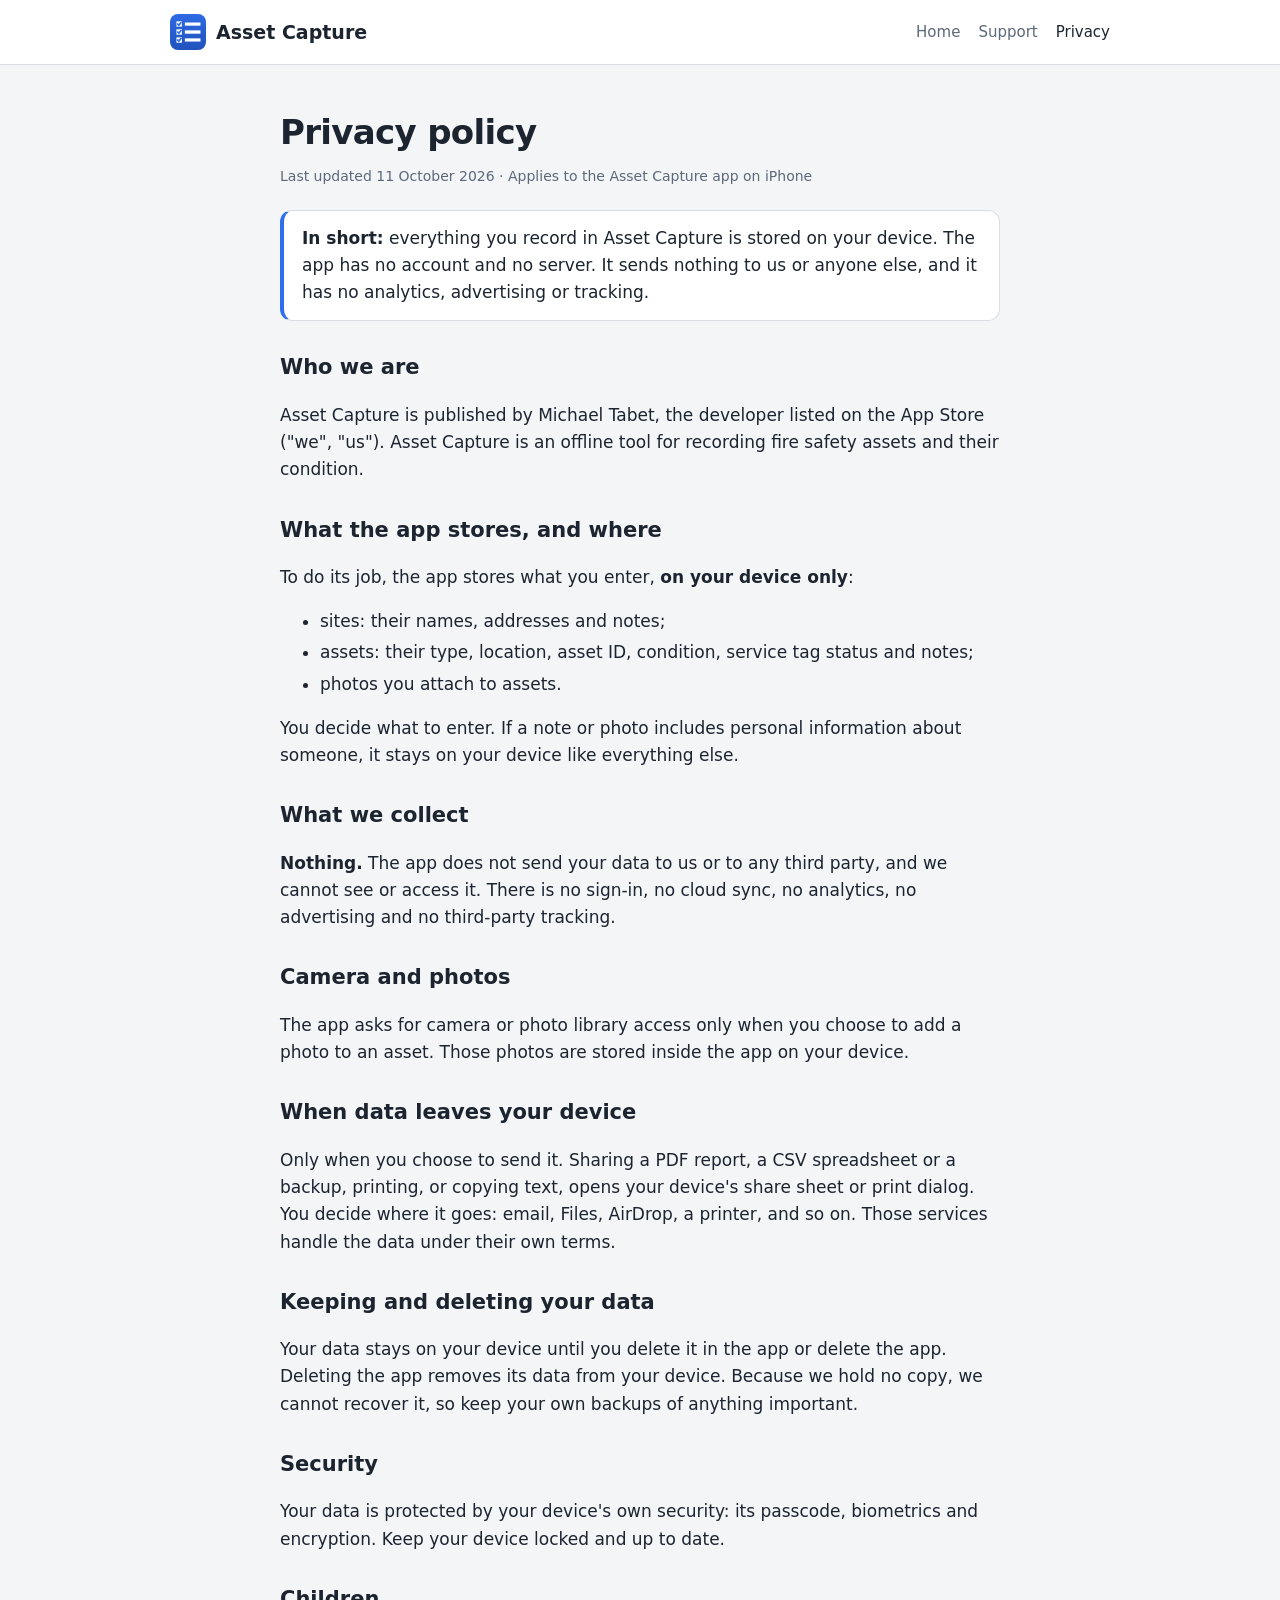
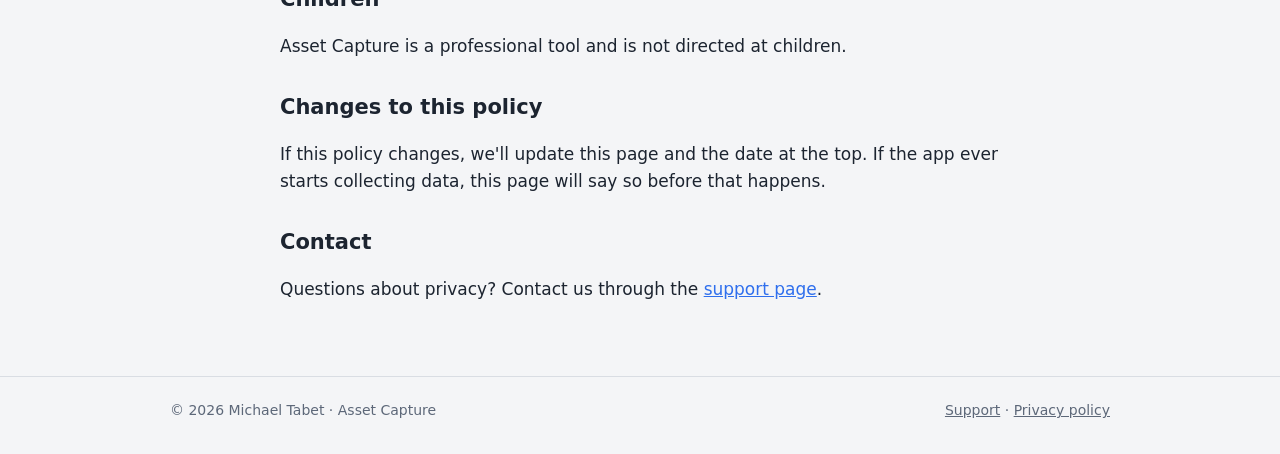
==== privacy/index.html @ cb4d9e1b "Asset Capture website: home, support and privacy pages Co-Authored-By: Claude Opus 5.5 <noreply@anth" ====
<!doctype html>
<html lang="en-AU">
<head>
<meta charset="utf-8">
<meta name="viewport" content="width=device-width, initial-scale=1">
<title>Privacy policy — Asset Capture</title>
<meta name="description" content="Asset Capture stores your asset registers and photos on your device only. It has no account, no server, no analytics and no tracking.">
<meta name="theme-color" content="#2f6fed">
<link rel="icon" href="../icon.png">
<link rel="stylesheet" href="../style.css">
</head>
<body>
<header class="top">
  <div class="wrap">
    <a class="brand" href="../"><img src="../icon.png" alt="">Asset Capture</a>
    <nav class="links" aria-label="Site">
      <a href="../">Home</a>
      <a href="../support/">Support</a>
      <a href="./" aria-current="page">Privacy</a>
    </nav>
  </div>
</header>

<main class="doc">
  <h1>Privacy policy</h1>
  <p class="meta">Last updated 11 October 2026 · Applies to the Asset Capture app on iPhone</p>

  <div class="box">
    <p style="margin:0"><strong>In short:</strong> everything you record in Asset Capture is stored on your device. The app has no account and no server. It sends nothing to us or anyone else, and it has no analytics, advertising or tracking.</p>
  </div>

  <h2>Who we are</h2>
  <p>Asset Capture is published by Michael Tabet, the developer listed on the App Store ("we", "us"). Asset Capture is an offline tool for recording fire safety assets and their condition.</p>

  <h2>What the app stores, and where</h2>
  <p>To do its job, the app stores what you enter, <strong>on your device only</strong>:</p>
  <ul>
    <li>sites: their names, addresses and notes;</li>
    <li>assets: their type, location, asset ID, condition, service tag status and notes;</li>
    <li>photos you attach to assets.</li>
  </ul>
  <p>You decide what to enter. If a note or photo includes personal information about someone, it stays on your device like everything else.</p>

  <h2>What we collect</h2>
  <p><strong>Nothing.</strong> The app does not send your data to us or to any third party, and we cannot see or access it. There is no sign-in, no cloud sync, no analytics, no advertising and no third-party tracking.</p>

  <h2>Camera and photos</h2>
  <p>The app asks for camera or photo library access only when you choose to add a photo to an asset. Those photos are stored inside the app on your device.</p>

  <h2>When data leaves your device</h2>
  <p>Only when you choose to send it. Sharing a PDF report, a CSV spreadsheet or a backup, printing, or copying text, opens your device's share sheet or print dialog. You decide where it goes: email, Files, AirDrop, a printer, and so on. Those services handle the data under their own terms.</p>

  <h2>Keeping and deleting your data</h2>
  <p>Your data stays on your device until you delete it in the app or delete the app. Deleting the app removes its data from your device. Because we hold no copy, we cannot recover it, so keep your own backups of anything important.</p>

  <h2>Security</h2>
  <p>Your data is protected by your device's own security: its passcode, biometrics and encryption. Keep your device locked and up to date.</p>

  <h2>Children</h2>
  <p>Asset Capture is a professional tool and is not directed at children.</p>

  <h2>Changes to this policy</h2>
  <p>If this policy changes, we'll update this page and the date at the top. If the app ever starts collecting data, this page will say so before that happens.</p>

  <h2>Contact</h2>
  <p>Questions about privacy? Contact us through the <a href="../support/">support page</a>.</p>
</main>

<footer class="bottom">
  <div class="wrap">
    <span>© 2026 Michael Tabet · Asset Capture</span>
    <span><a href="../support/">Support</a> · <a href="./">Privacy policy</a></span>
  </div>
</footer>
</body>
</html>
---- style.css ----
:root {
  --bg: #f4f5f7;
  --card: #ffffff;
  --line: #d9dde3;
  --text: #1c2430;
  --muted: #5d6879;
  --accent: #2f6fed;
  --accent-d: #2459c9;
  --ok: #1f8a4c;
  --bad: #c2341d;
}
@media (prefers-color-scheme: dark) {
  :root { --bg: #0f1318; --card: #181d24; --line: #2a323d; --text: #e8edf3; --muted: #9aa6b5; --accent: #5b8ff9; --accent-d: #4a7be6; --ok: #5fd08e; --bad: #ff8a73; }
}
* { box-sizing: border-box; }
html { -webkit-text-size-adjust: 100%; }
body { margin: 0; background: var(--bg); color: var(--text); font: 17px/1.6 system-ui, -apple-system, "Segoe UI", Roboto, sans-serif; }
a { color: var(--accent); }
.wrap { max-width: 980px; margin: 0 auto; padding: 0 20px; }
header.top { background: var(--card); border-bottom: 1px solid var(--line); }
header.top .wrap { display: flex; align-items: center; justify-content: space-between; gap: 12px; min-height: 64px; }
.brand { display: flex; align-items: center; gap: 10px; color: var(--text); text-decoration: none; font-weight: 800; font-size: 19px; }
.brand img { width: 36px; height: 36px; border-radius: 8px; }
nav.links { display: flex; gap: 18px; font-size: 15px; }
nav.links a { color: var(--muted); text-decoration: none; }
nav.links a:hover, nav.links a[aria-current="page"] { color: var(--text); }

.hero { padding-top: 56px; padding-bottom: 40px; display: grid; gap: 32px; grid-template-columns: 1.3fr 1fr; align-items: center; }
.hero h1 { font-size: clamp(32px, 5vw, 48px); line-height: 1.1; margin: 0 0 16px; letter-spacing: -0.02em; }
.hero h1 em { font-style: normal; color: var(--accent); }
.lead { font-size: 19px; color: var(--muted); margin: 0 0 24px; }
.hero .appicon { width: 100%; max-width: 280px; justify-self: center; border-radius: 22%; box-shadow: 0 18px 50px rgba(20, 40, 80, .18); }
.cta { display: flex; gap: 12px; flex-wrap: wrap; }
.btn { display: inline-flex; align-items: center; min-height: 48px; padding: 12px 22px; border-radius: 12px; border: 1px solid var(--line); background: var(--card); color: var(--text); font-weight: 700; text-decoration: none; }
.btn.primary { background: var(--accent); border-color: var(--accent); color: #fff; }
.note { color: var(--muted); font-size: 14px; margin-top: 14px; }

section { padding: 40px 0; border-top: 1px solid var(--line); }
section h2 { font-size: 28px; margin: 0 0 8px; letter-spacing: -0.01em; }
.sub { color: var(--muted); margin: 0 0 24px; max-width: 720px; }
.grid { display: grid; gap: 14px; grid-template-columns: repeat(auto-fill, minmax(260px, 1fr)); }
.card { background: var(--card); border: 1px solid var(--line); border-radius: 14px; padding: 18px 20px; }
.card h3 { margin: 0 0 6px; font-size: 17px; }
.card p { margin: 0; color: var(--muted); font-size: 15px; }
.checks { list-style: none; padding: 0; margin: 0; }
.checks li { padding: 6px 0 6px 28px; position: relative; }
.checks li::before { content: ""; position: absolute; left: 4px; top: 13px; width: 12px; height: 7px; border-left: 2.5px solid var(--ok); border-bottom: 2.5px solid var(--ok); transform: rotate(-45deg); }

main.doc { max-width: 760px; margin: 0 auto; padding: 40px 20px 56px; }
main.doc h1 { font-size: 34px; margin: 0 0 6px; letter-spacing: -0.02em; }
main.doc h2 { font-size: 21px; margin: 30px 0 8px; }
main.doc .meta { color: var(--muted); font-size: 14px; margin: 0 0 22px; }
main.doc li { margin: 4px 0; }
.box { background: var(--card); border: 1px solid var(--line); border-left: 4px solid var(--accent); border-radius: 12px; padding: 14px 18px; margin: 18px 0; }

footer.bottom { border-top: 1px solid var(--line); padding: 22px 0 32px; color: var(--muted); font-size: 14px; }
footer.bottom .wrap { display: flex; justify-content: space-between; gap: 12px; flex-wrap: wrap; }
footer.bottom a { color: var(--muted); }

@media (max-width: 760px) {
  .hero { grid-template-columns: 1fr; padding-top: 36px; }
  .hero .appicon { max-width: 160px; grid-row: 1; justify-self: start; }
  nav.links { gap: 14px; }
}
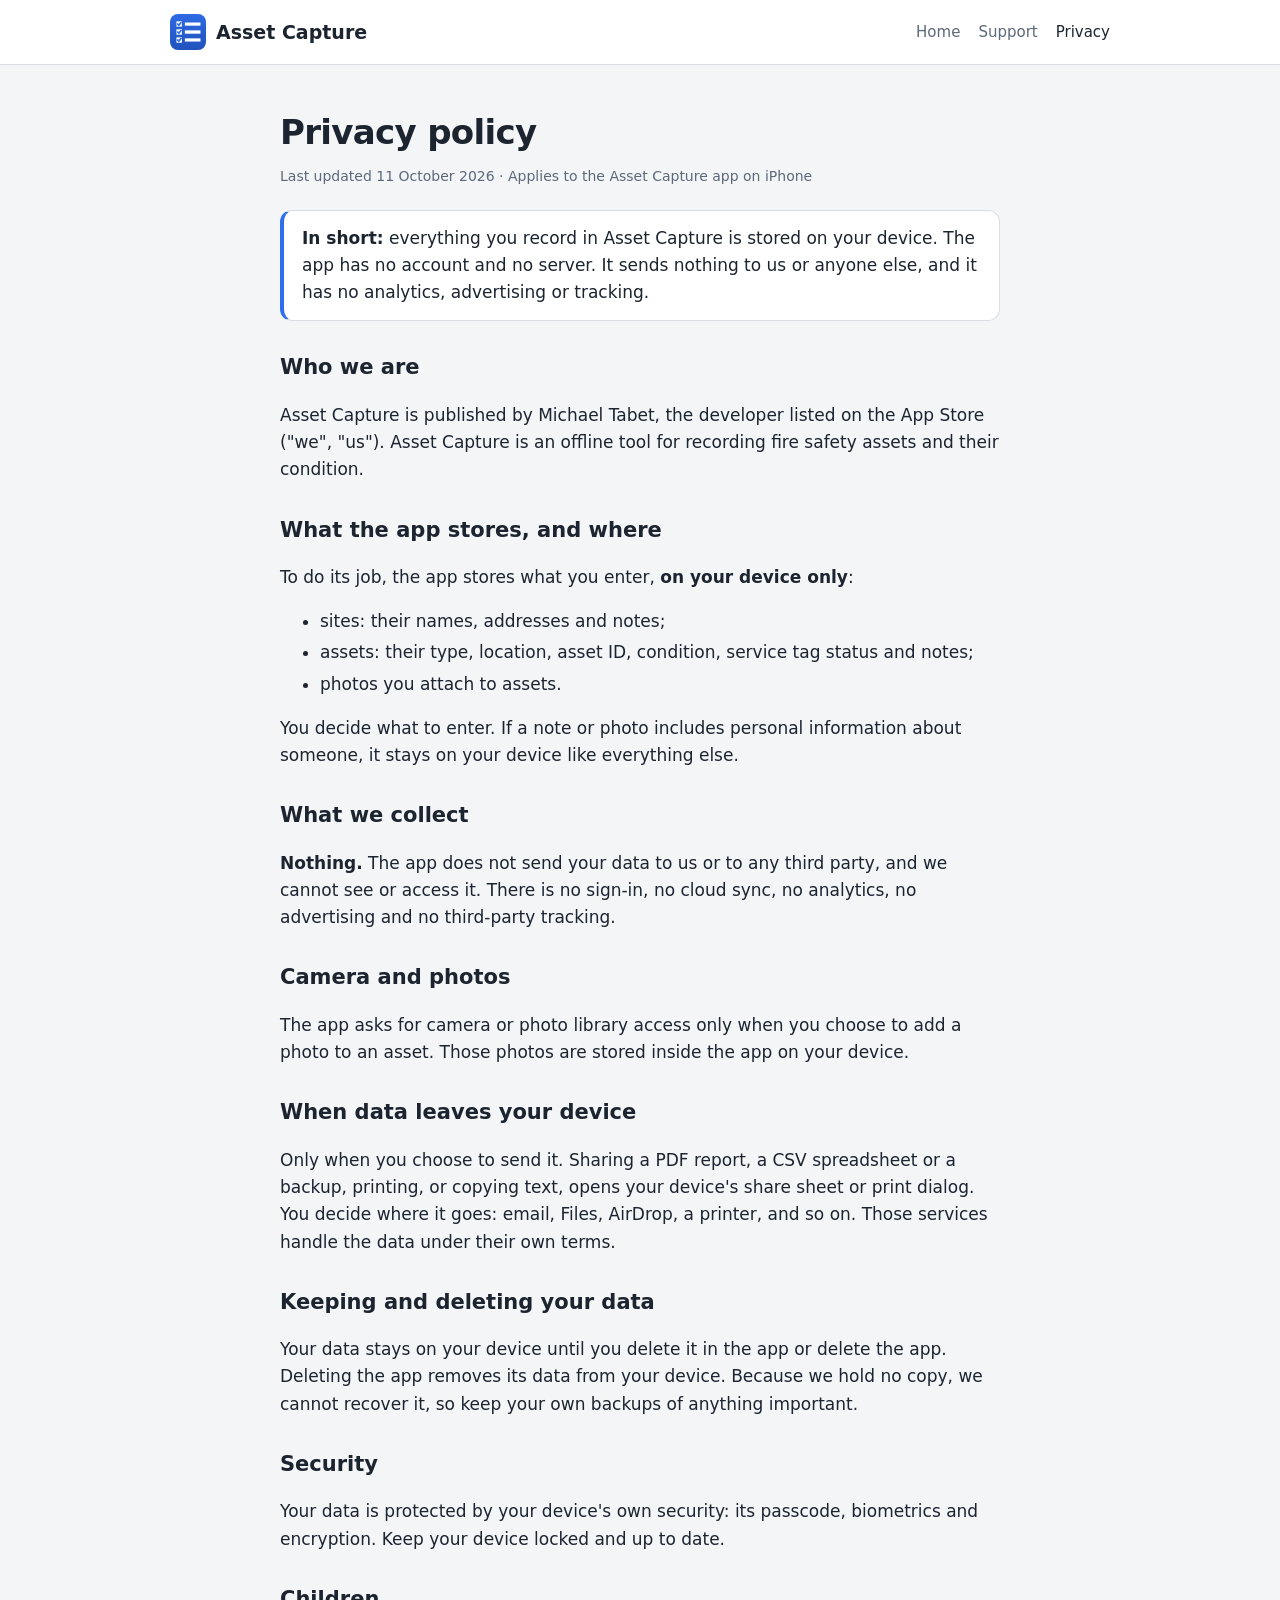
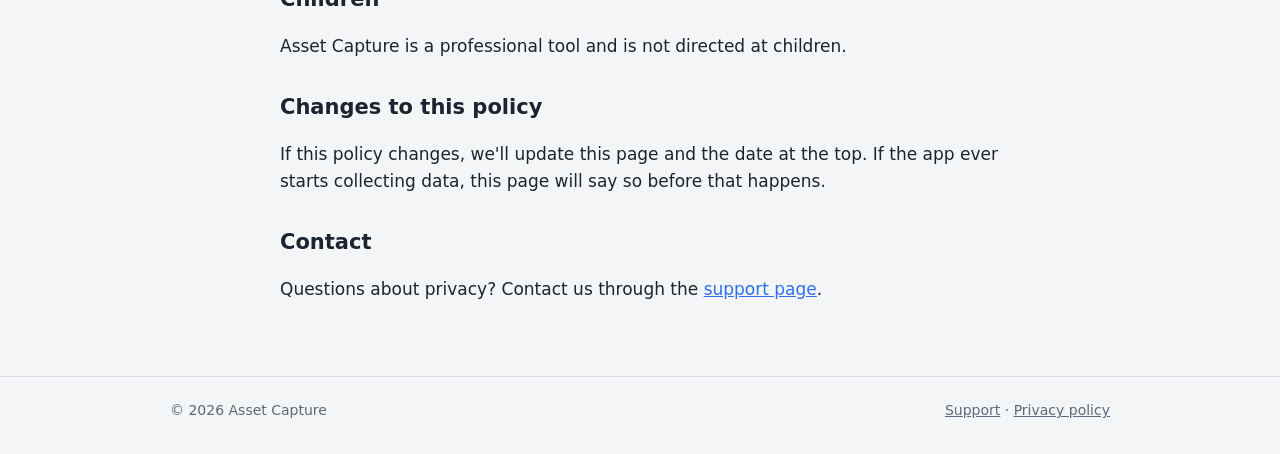
==== commit 47bf42b6: "Describe condition reports; move to the firetoad72 account URLs; neutral footer" ====
--- a/privacy/index.html
+++ b/privacy/index.html
@@ -68,7 +68,7 @@
 
 <footer class="bottom">
   <div class="wrap">
-    <span>© 2026 Michael Tabet · Asset Capture</span>
+    <span>© 2026 Asset Capture</span>
     <span><a href="../support/">Support</a> · <a href="./">Privacy policy</a></span>
   </div>
 </footer>
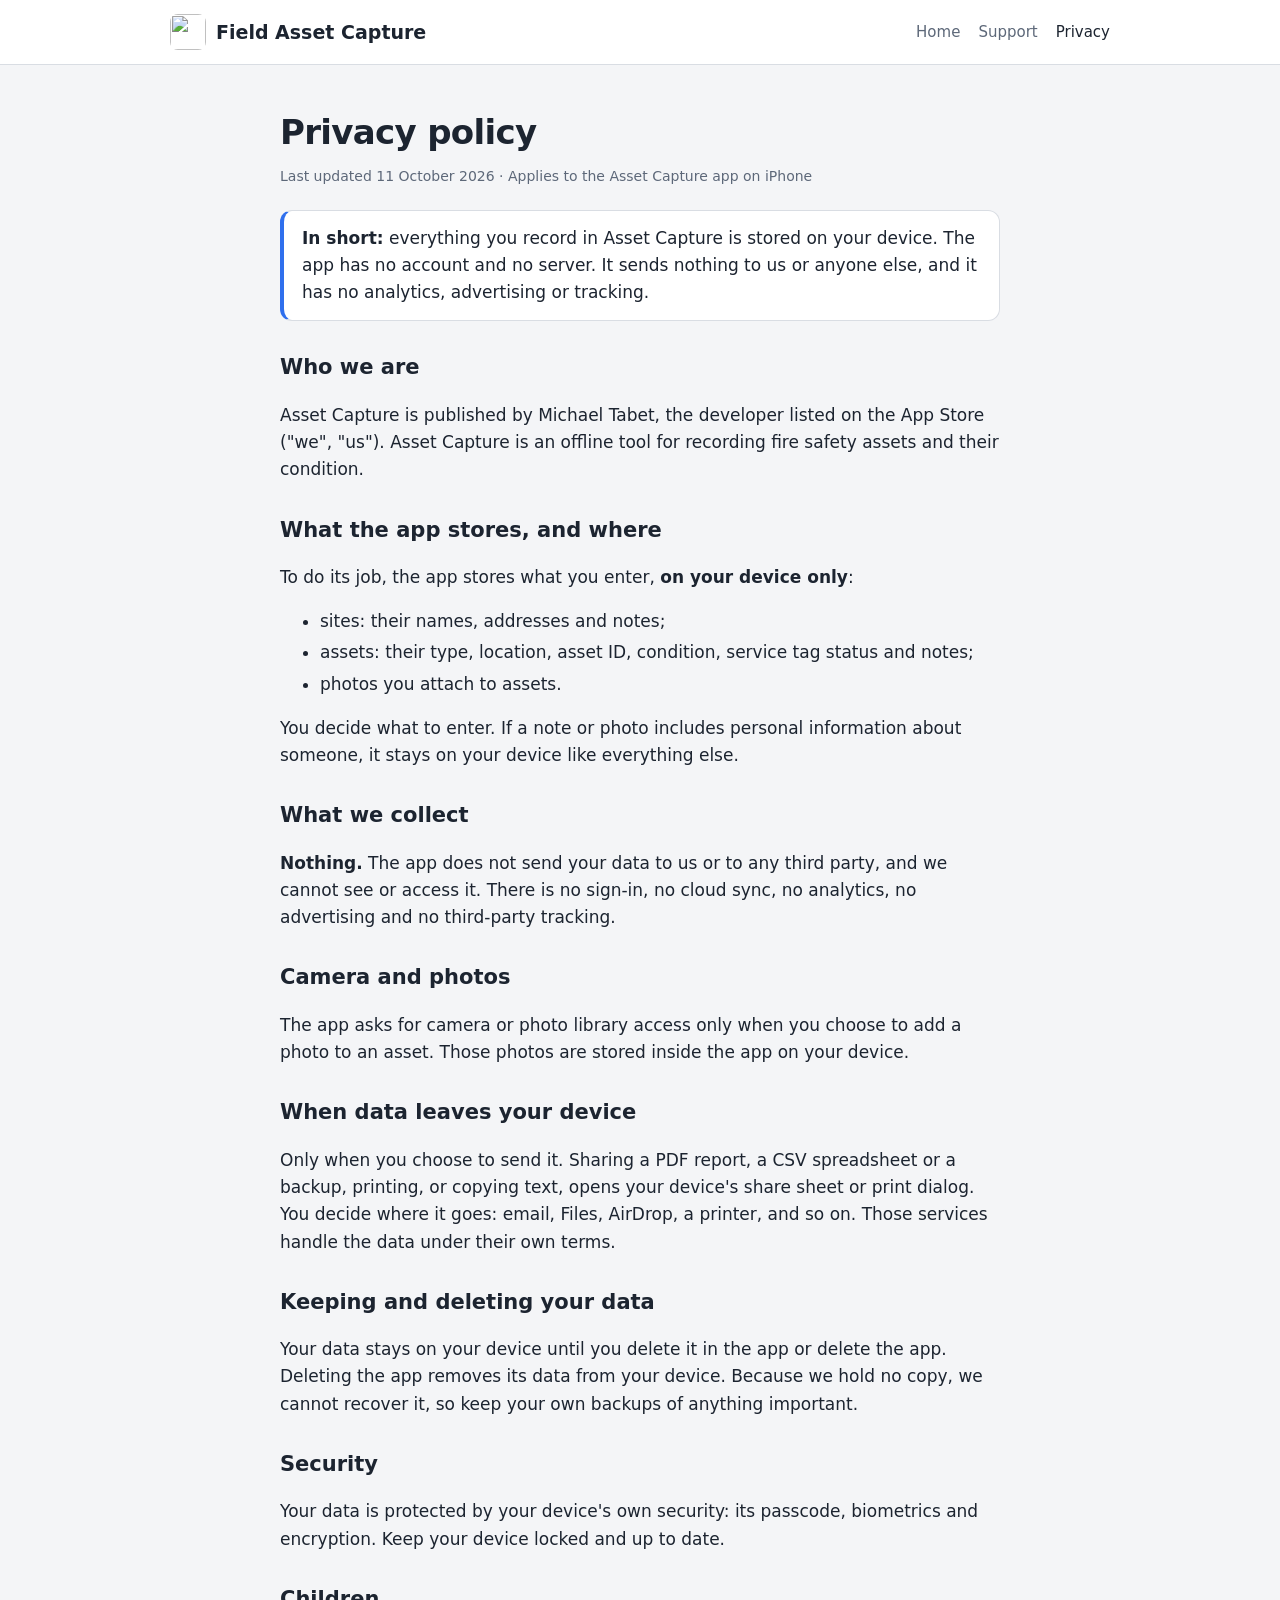
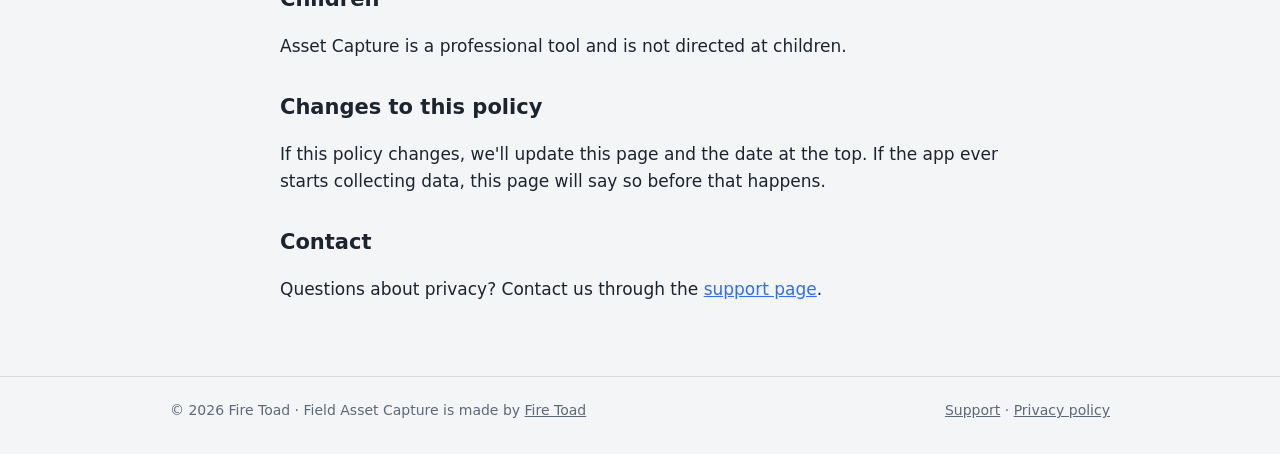
==== commit 3b7573fb: "Field Asset Capture by Fire Toad: Fire Toad logo and credit" ====
--- a/privacy/index.html
+++ b/privacy/index.html
@@ -3,7 +3,7 @@
 <head>
 <meta charset="utf-8">
 <meta name="viewport" content="width=device-width, initial-scale=1">
-<title>Privacy policy — Asset Capture</title>
+<title>Privacy policy — Field Asset Capture</title>
 <meta name="description" content="Asset Capture stores your asset registers and photos on your device only. It has no account, no server, no analytics and no tracking.">
 <meta name="theme-color" content="#2f6fed">
 <link rel="icon" href="../icon.png">
@@ -12,7 +12,7 @@
 <body>
 <header class="top">
   <div class="wrap">
-    <a class="brand" href="../"><img src="../icon.png" alt="">Asset Capture</a>
+    <a class="brand" href="../"><img src="../icon.png" alt="">Field Asset Capture</a>
     <nav class="links" aria-label="Site">
       <a href="../">Home</a>
       <a href="../support/">Support</a>
@@ -68,7 +68,7 @@
 
 <footer class="bottom">
   <div class="wrap">
-    <span>© 2026 Asset Capture</span>
+    <span>© 2026 Fire Toad · Field Asset Capture is made by <a href="https://firetoad72.github.io/firetoad/">Fire Toad</a></span>
     <span><a href="../support/">Support</a> · <a href="./">Privacy policy</a></span>
   </div>
 </footer>
